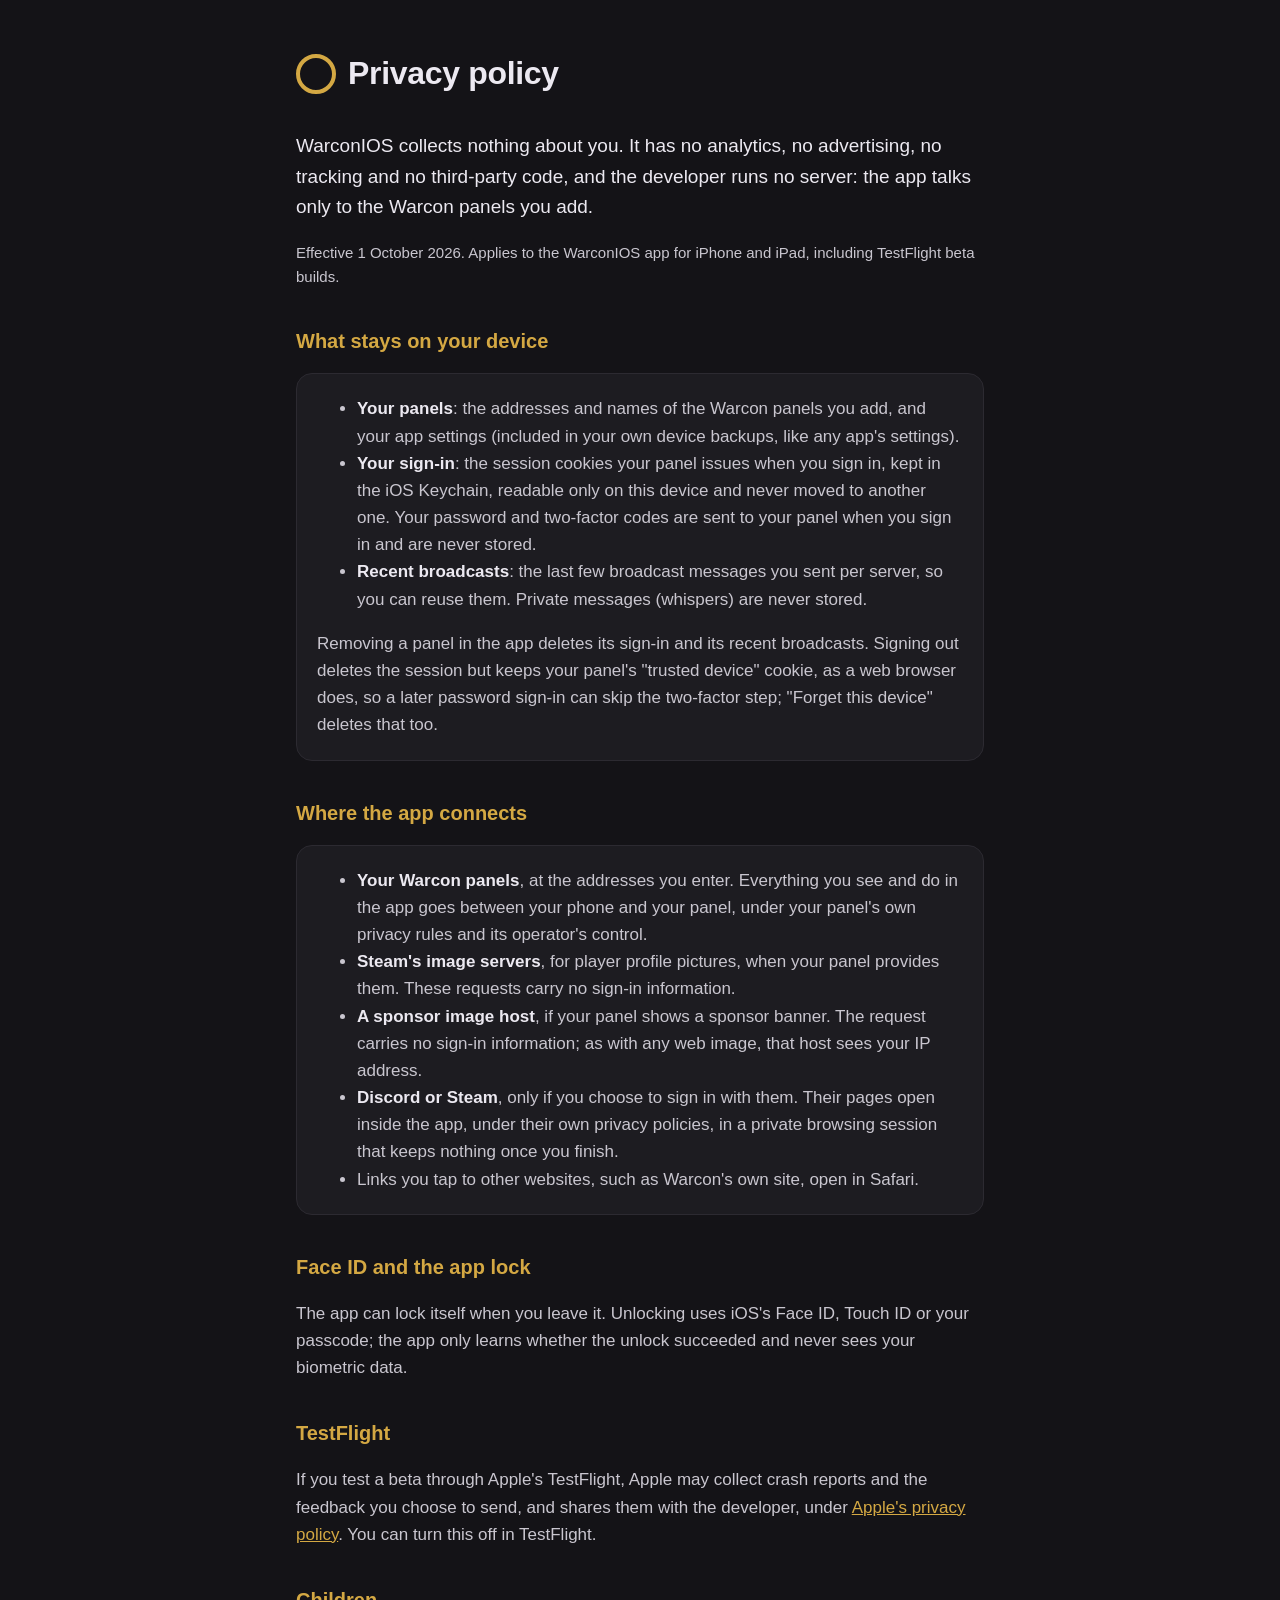
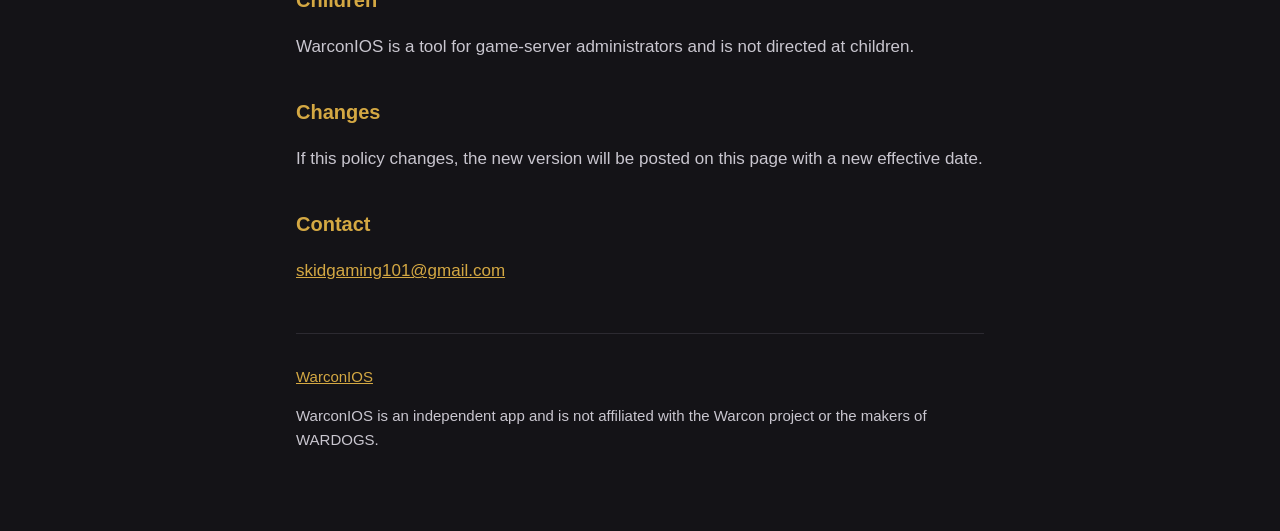
==== privacy/index.html @ a9aa697a "WarconIOS site: landing page and privacy policy" ====
<!doctype html>
<html lang="en">
<head>
<meta charset="utf-8">
<meta name="viewport" content="width=device-width, initial-scale=1">
<title>Privacy policy · WarconIOS</title>
<meta name="description" content="How the WarconIOS app handles your data.">
<link rel="stylesheet" href="../style.css">
</head>
<body>
<main>
<header><span class="mark" aria-hidden="true"></span><h1>Privacy policy</h1></header>

<p class="lede">WarconIOS collects nothing about you. It has no analytics, no advertising, no tracking and no third-party code, and the developer runs no server: the app talks only to the Warcon panels you add.</p>
<p class="muted">Effective 1 October 2026. Applies to the WarconIOS app for iPhone and iPad, including TestFlight beta builds.</p>

<h2>What stays on your device</h2>
<div class="card">
<ul>
<li><strong>Your panels</strong>: the addresses and names of the Warcon panels you add, and your app settings (included in your own device backups, like any app's settings).</li>
<li><strong>Your sign-in</strong>: the session cookies your panel issues when you sign in, kept in the iOS Keychain, readable only on this device and never moved to another one. Your password and two-factor codes are sent to your panel when you sign in and are never stored.</li>
<li><strong>Recent broadcasts</strong>: the last few broadcast messages you sent per server, so you can reuse them. Private messages (whispers) are never stored.</li>
</ul>
<p>Removing a panel in the app deletes its sign-in and its recent broadcasts. Signing out deletes the session but keeps your panel's "trusted device" cookie, as a web browser does, so a later password sign-in can skip the two-factor step; "Forget this device" deletes that too.</p>
</div>

<h2>Where the app connects</h2>
<div class="card">
<ul>
<li><strong>Your Warcon panels</strong>, at the addresses you enter. Everything you see and do in the app goes between your phone and your panel, under your panel's own privacy rules and its operator's control.</li>
<li><strong>Steam's image servers</strong>, for player profile pictures, when your panel provides them. These requests carry no sign-in information.</li>
<li><strong>A sponsor image host</strong>, if your panel shows a sponsor banner. The request carries no sign-in information; as with any web image, that host sees your IP address.</li>
<li><strong>Discord or Steam</strong>, only if you choose to sign in with them. Their pages open inside the app, under their own privacy policies, in a private browsing session that keeps nothing once you finish.</li>
<li>Links you tap to other websites, such as Warcon's own site, open in Safari.</li>
</ul>
</div>

<h2>Face ID and the app lock</h2>
<p>The app can lock itself when you leave it. Unlocking uses iOS's Face ID, Touch ID or your passcode; the app only learns whether the unlock succeeded and never sees your biometric data.</p>

<h2>TestFlight</h2>
<p>If you test a beta through Apple's TestFlight, Apple may collect crash reports and the feedback you choose to send, and shares them with the developer, under <a href="https://www.apple.com/legal/privacy/">Apple's privacy policy</a>. You can turn this off in TestFlight.</p>

<h2>Children</h2>
<p>WarconIOS is a tool for game-server administrators and is not directed at children.</p>

<h2>Changes</h2>
<p>If this policy changes, the new version will be posted on this page with a new effective date.</p>

<h2>Contact</h2>
<p><a href="mailto:skidgaming101@gmail.com">skidgaming101@gmail.com</a></p>

<footer>
<p><a href="../">WarconIOS</a></p>
<p class="muted">WarconIOS is an independent app and is not affiliated with the Warcon project or the makers of WARDOGS.</p>
</footer>
</main>
</body>
</html>
---- style.css ----
:root {
  --ink: #141317;
  --panel: #1d1c21;
  --line: #2c2a31;
  --mist: #c9c6cf;
  --text: #ece9f1;
  --brass: #d4a843;
  color-scheme: dark;
}
* { box-sizing: border-box; }
html { -webkit-text-size-adjust: 100%; }
body {
  margin: 0;
  background: var(--ink);
  color: var(--text);
  font: 17px/1.6 -apple-system, BlinkMacSystemFont, "SF Pro Text", "Segoe UI", Roboto, Helvetica, Arial, sans-serif;
}
main { max-width: 720px; margin: 0 auto; padding: 48px 16px 64px; }
header { margin-bottom: 32px; }
.mark { display: inline-block; width: 40px; height: 40px; border: 4px solid var(--brass); border-radius: 50%; vertical-align: middle; margin-right: 12px; }
h1 { display: inline; font-size: 32px; letter-spacing: -0.01em; vertical-align: middle; }
h2 { font-size: 20px; margin: 36px 0 8px; color: var(--brass); }
p, li { color: var(--mist); }
strong { color: var(--text); }
a { color: var(--brass); }
.card { background: var(--panel); border: 1px solid var(--line); border-radius: 16px; padding: 4px 20px; margin: 16px 0; }
.lede { font-size: 19px; color: var(--text); }
.muted { font-size: 15px; }
footer { margin-top: 48px; border-top: 1px solid var(--line); padding-top: 16px; font-size: 15px; }
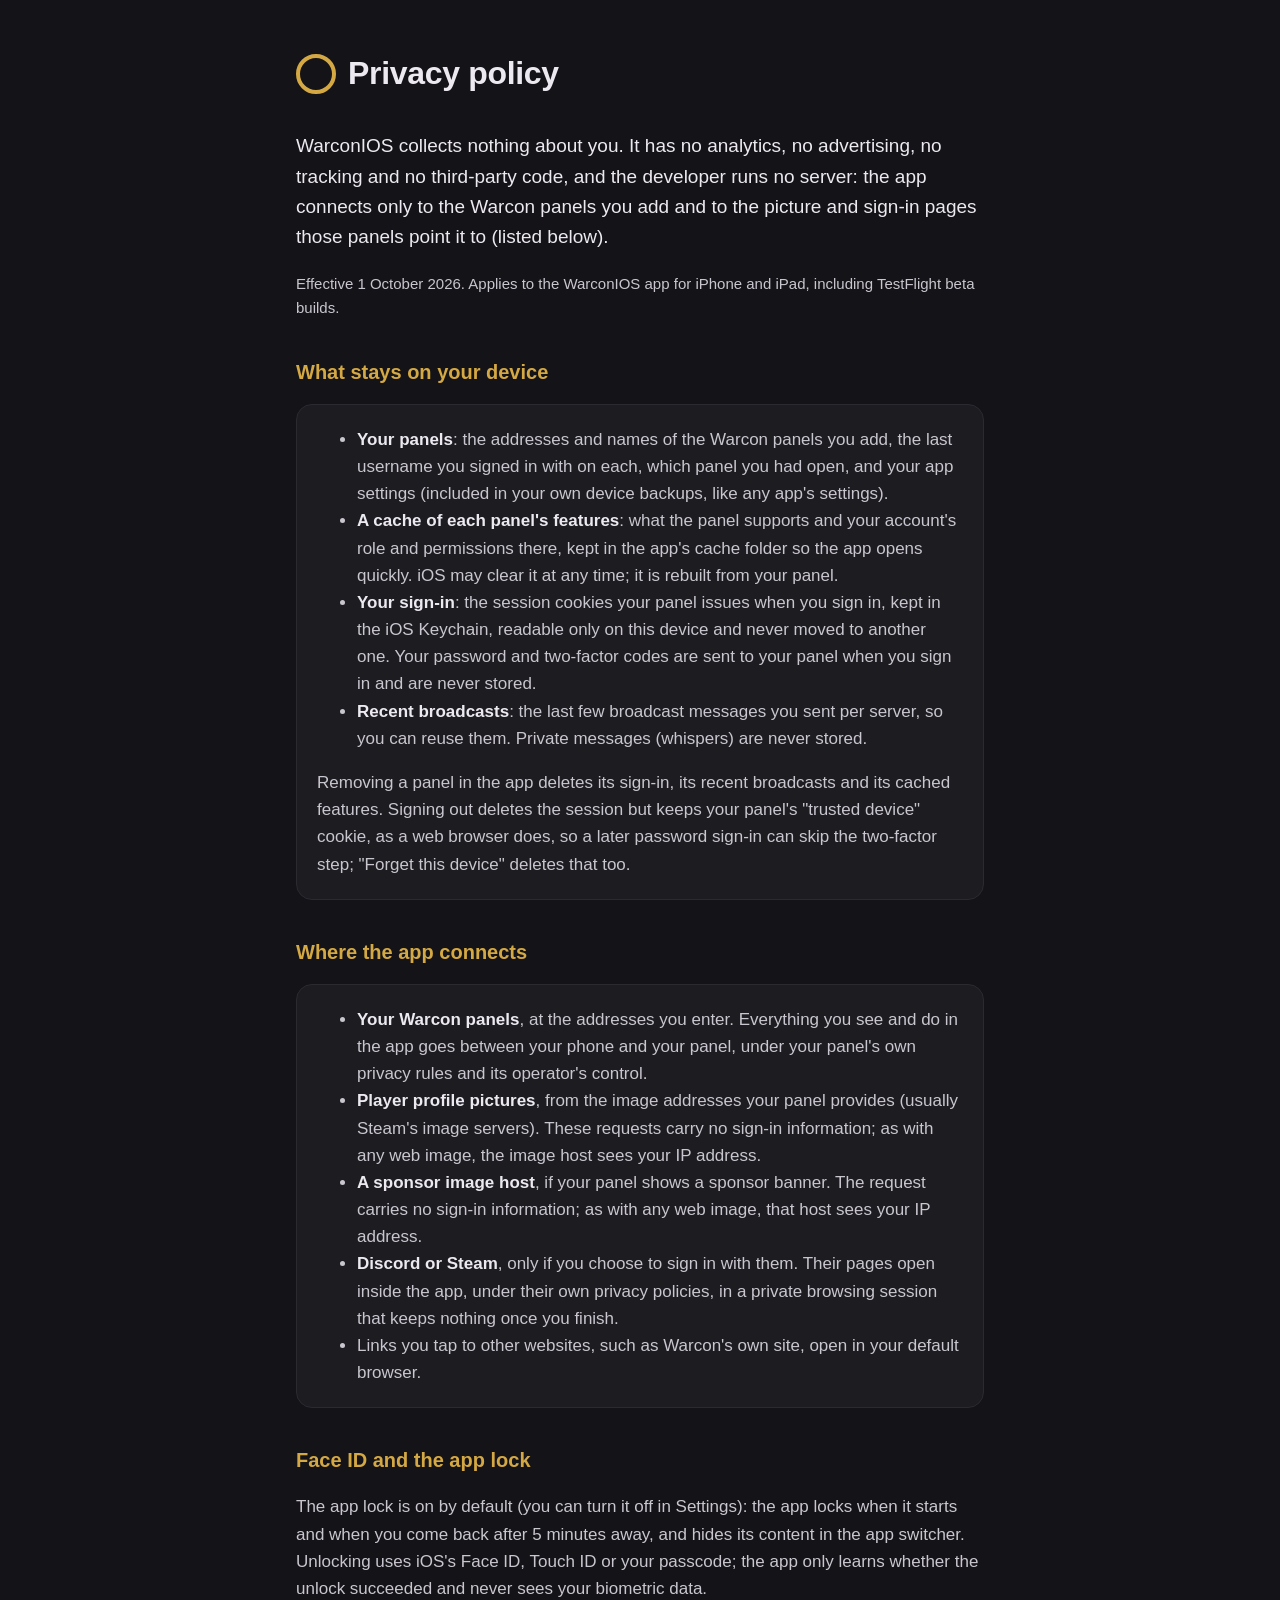
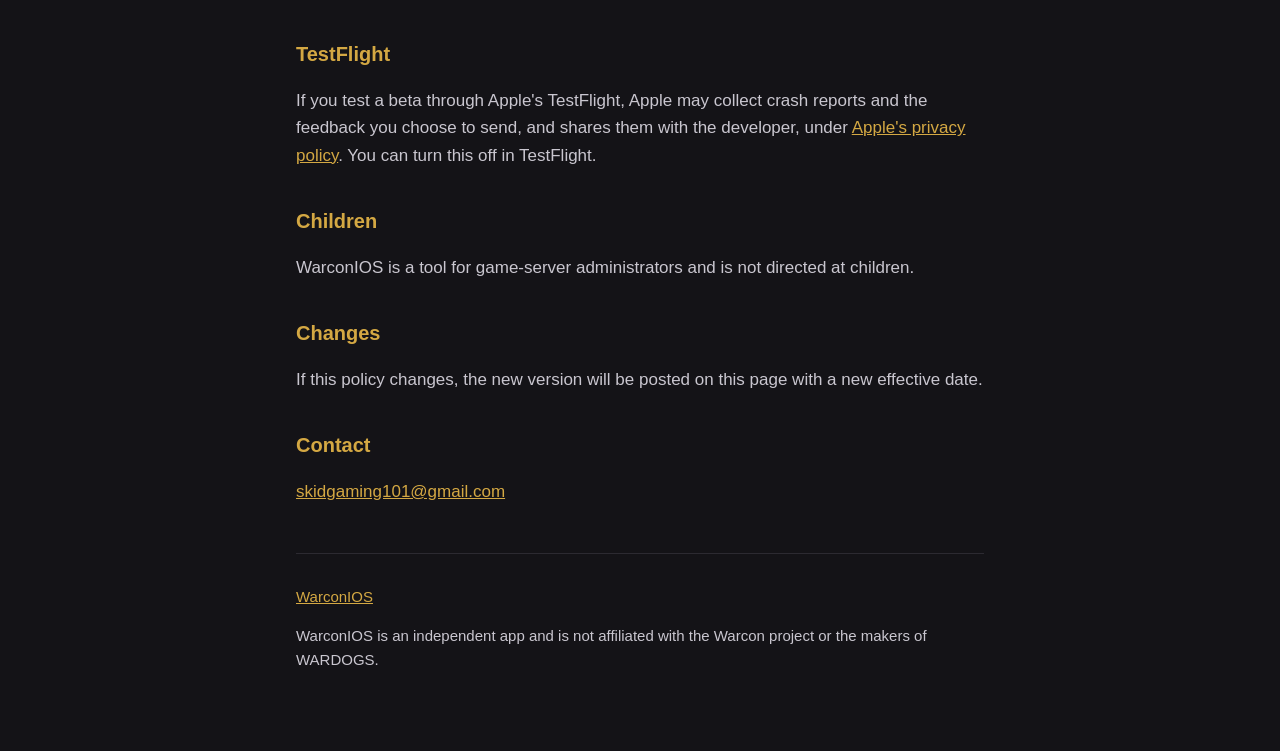
==== commit 0fa03303: "Privacy policy: every stored item and every host, from a code audit Adds the last username per panel" ====
--- a/privacy/index.html
+++ b/privacy/index.html
@@ -11,32 +11,33 @@
 <main>
 <header><span class="mark" aria-hidden="true"></span><h1>Privacy policy</h1></header>
 
-<p class="lede">WarconIOS collects nothing about you. It has no analytics, no advertising, no tracking and no third-party code, and the developer runs no server: the app talks only to the Warcon panels you add.</p>
+<p class="lede">WarconIOS collects nothing about you. It has no analytics, no advertising, no tracking and no third-party code, and the developer runs no server: the app connects only to the Warcon panels you add and to the picture and sign-in pages those panels point it to (listed below).</p>
 <p class="muted">Effective 1 October 2026. Applies to the WarconIOS app for iPhone and iPad, including TestFlight beta builds.</p>
 
 <h2>What stays on your device</h2>
 <div class="card">
 <ul>
-<li><strong>Your panels</strong>: the addresses and names of the Warcon panels you add, and your app settings (included in your own device backups, like any app's settings).</li>
+<li><strong>Your panels</strong>: the addresses and names of the Warcon panels you add, the last username you signed in with on each, which panel you had open, and your app settings (included in your own device backups, like any app's settings).</li>
+<li><strong>A cache of each panel's features</strong>: what the panel supports and your account's role and permissions there, kept in the app's cache folder so the app opens quickly. iOS may clear it at any time; it is rebuilt from your panel.</li>
 <li><strong>Your sign-in</strong>: the session cookies your panel issues when you sign in, kept in the iOS Keychain, readable only on this device and never moved to another one. Your password and two-factor codes are sent to your panel when you sign in and are never stored.</li>
 <li><strong>Recent broadcasts</strong>: the last few broadcast messages you sent per server, so you can reuse them. Private messages (whispers) are never stored.</li>
 </ul>
-<p>Removing a panel in the app deletes its sign-in and its recent broadcasts. Signing out deletes the session but keeps your panel's "trusted device" cookie, as a web browser does, so a later password sign-in can skip the two-factor step; "Forget this device" deletes that too.</p>
+<p>Removing a panel in the app deletes its sign-in, its recent broadcasts and its cached features. Signing out deletes the session but keeps your panel's "trusted device" cookie, as a web browser does, so a later password sign-in can skip the two-factor step; "Forget this device" deletes that too.</p>
 </div>
 
 <h2>Where the app connects</h2>
 <div class="card">
 <ul>
 <li><strong>Your Warcon panels</strong>, at the addresses you enter. Everything you see and do in the app goes between your phone and your panel, under your panel's own privacy rules and its operator's control.</li>
-<li><strong>Steam's image servers</strong>, for player profile pictures, when your panel provides them. These requests carry no sign-in information.</li>
+<li><strong>Player profile pictures</strong>, from the image addresses your panel provides (usually Steam's image servers). These requests carry no sign-in information; as with any web image, the image host sees your IP address.</li>
 <li><strong>A sponsor image host</strong>, if your panel shows a sponsor banner. The request carries no sign-in information; as with any web image, that host sees your IP address.</li>
 <li><strong>Discord or Steam</strong>, only if you choose to sign in with them. Their pages open inside the app, under their own privacy policies, in a private browsing session that keeps nothing once you finish.</li>
-<li>Links you tap to other websites, such as Warcon's own site, open in Safari.</li>
+<li>Links you tap to other websites, such as Warcon's own site, open in your default browser.</li>
 </ul>
 </div>
 
 <h2>Face ID and the app lock</h2>
-<p>The app can lock itself when you leave it. Unlocking uses iOS's Face ID, Touch ID or your passcode; the app only learns whether the unlock succeeded and never sees your biometric data.</p>
+<p>The app lock is on by default (you can turn it off in Settings): the app locks when it starts and when you come back after 5 minutes away, and hides its content in the app switcher. Unlocking uses iOS's Face ID, Touch ID or your passcode; the app only learns whether the unlock succeeded and never sees your biometric data.</p>
 
 <h2>TestFlight</h2>
 <p>If you test a beta through Apple's TestFlight, Apple may collect crash reports and the feedback you choose to send, and shares them with the developer, under <a href="https://www.apple.com/legal/privacy/">Apple's privacy policy</a>. You can turn this off in TestFlight.</p>
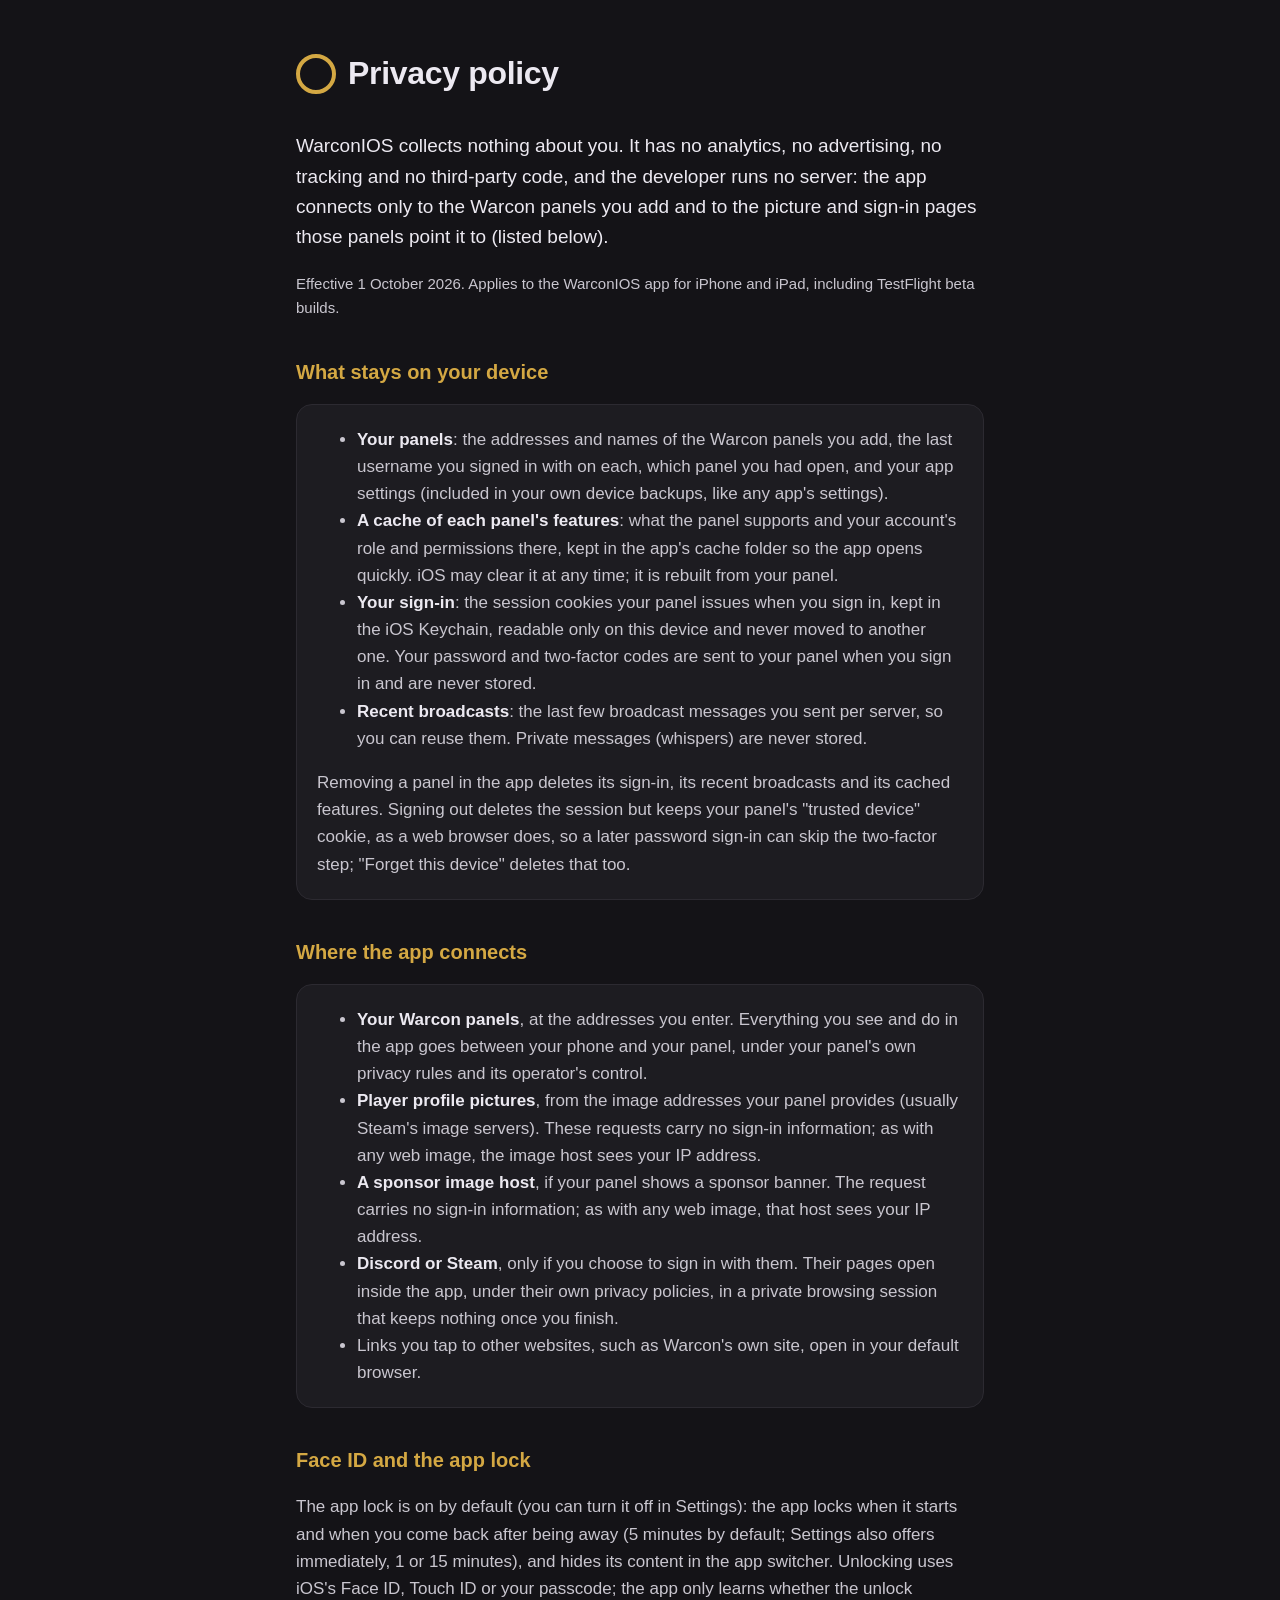
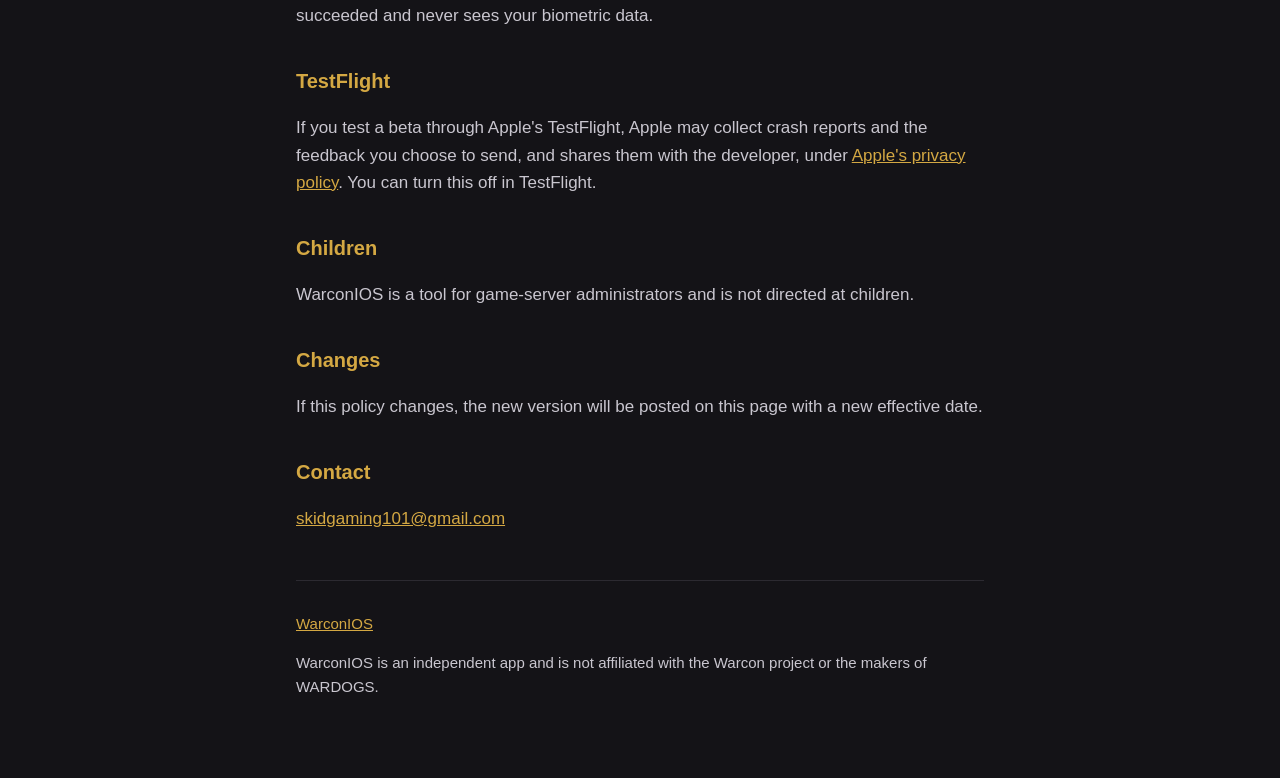
==== commit c80da5c8: "Join-the-beta link; lock timeout wording Co-Authored-By: Claude Opus 5.5 <noreply@anthropic.com>" ====
--- a/privacy/index.html
+++ b/privacy/index.html
@@ -37,7 +37,7 @@
 </div>
 
 <h2>Face ID and the app lock</h2>
-<p>The app lock is on by default (you can turn it off in Settings): the app locks when it starts and when you come back after 5 minutes away, and hides its content in the app switcher. Unlocking uses iOS's Face ID, Touch ID or your passcode; the app only learns whether the unlock succeeded and never sees your biometric data.</p>
+<p>The app lock is on by default (you can turn it off in Settings): the app locks when it starts and when you come back after being away (5 minutes by default; Settings also offers immediately, 1 or 15 minutes), and hides its content in the app switcher. Unlocking uses iOS's Face ID, Touch ID or your passcode; the app only learns whether the unlock succeeded and never sees your biometric data.</p>
 
 <h2>TestFlight</h2>
 <p>If you test a beta through Apple's TestFlight, Apple may collect crash reports and the feedback you choose to send, and shares them with the developer, under <a href="https://www.apple.com/legal/privacy/">Apple's privacy policy</a>. You can turn this off in TestFlight.</p>
--- a/style.css
+++ b/style.css
@@ -27,3 +27,5 @@
 .lede { font-size: 19px; color: var(--text); }
 .muted { font-size: 15px; }
 footer { margin-top: 48px; border-top: 1px solid var(--line); padding-top: 16px; font-size: 15px; }
+.button { display: inline-block; background: var(--brass); color: var(--ink); font-weight: 600; text-decoration: none; padding: 14px 22px; border-radius: 14px; margin: 4px 0 8px; }
+.button:hover, .button:focus-visible { filter: brightness(1.08); }
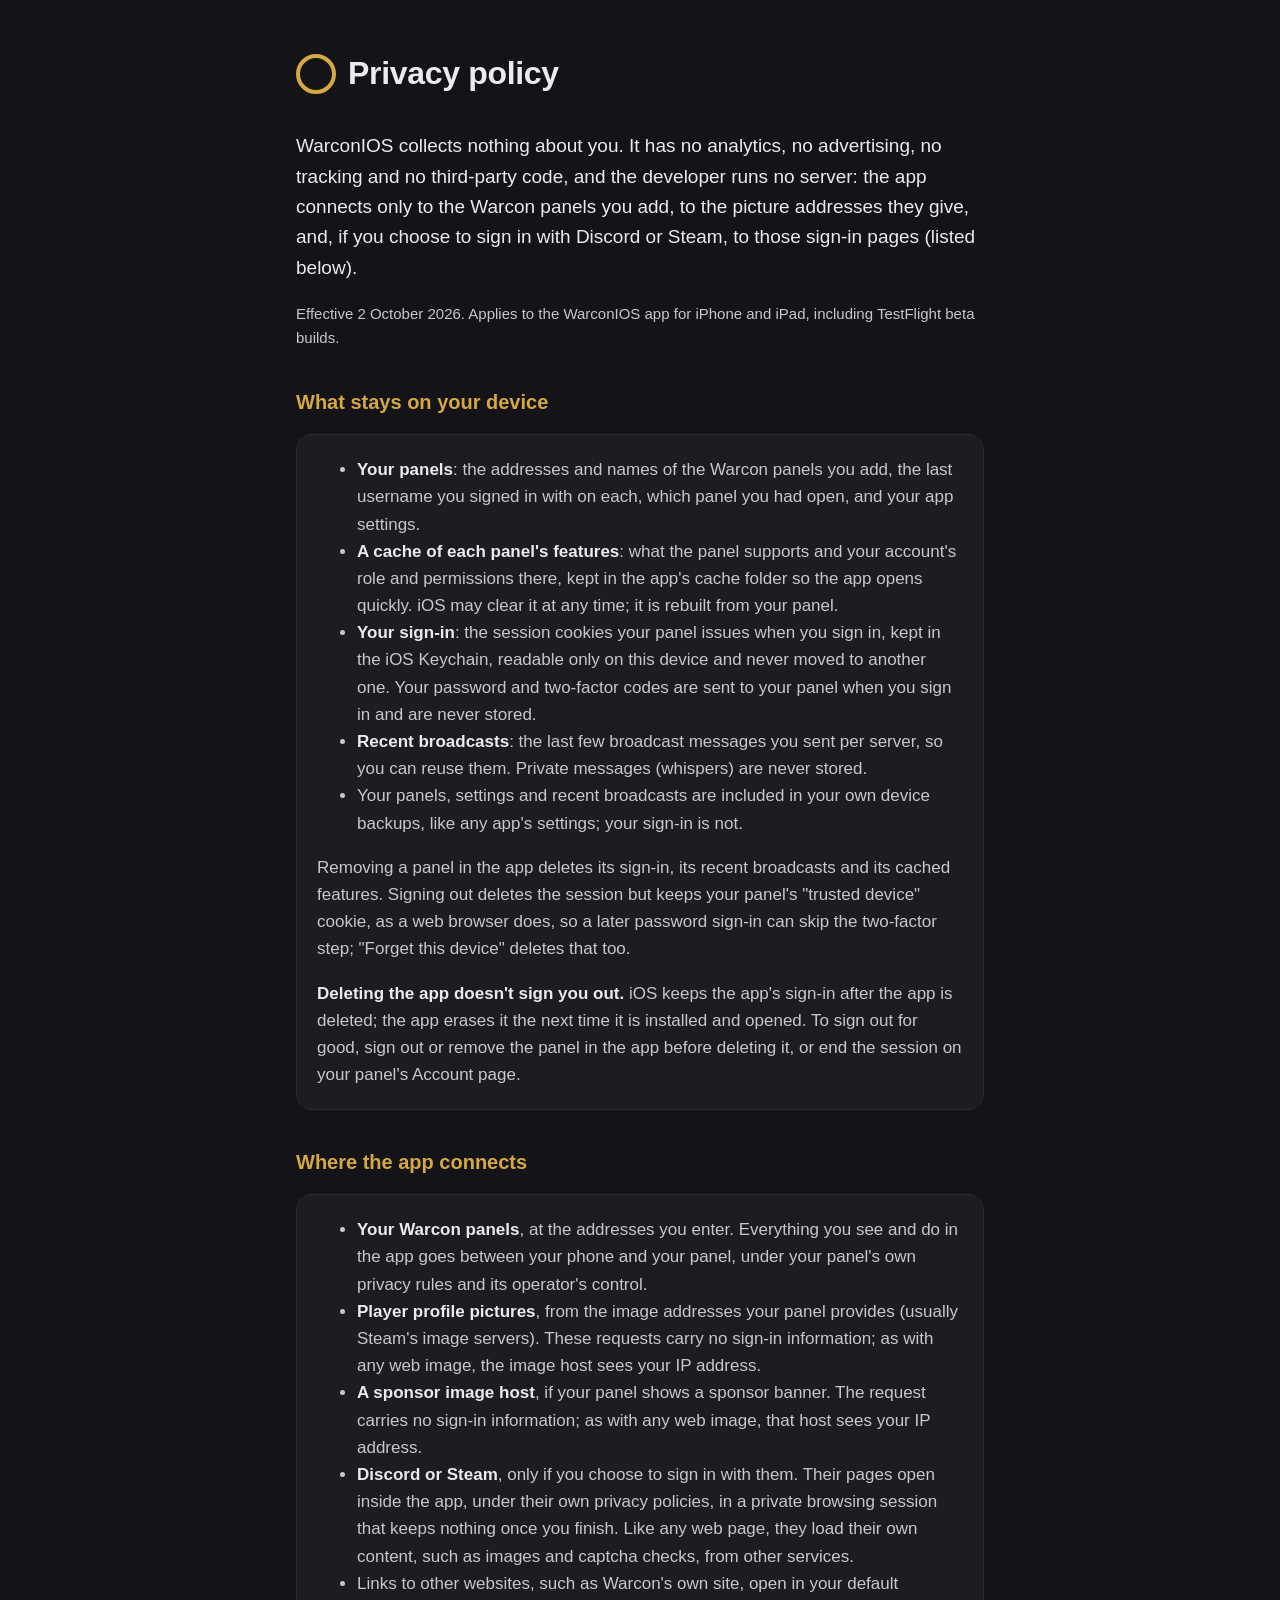
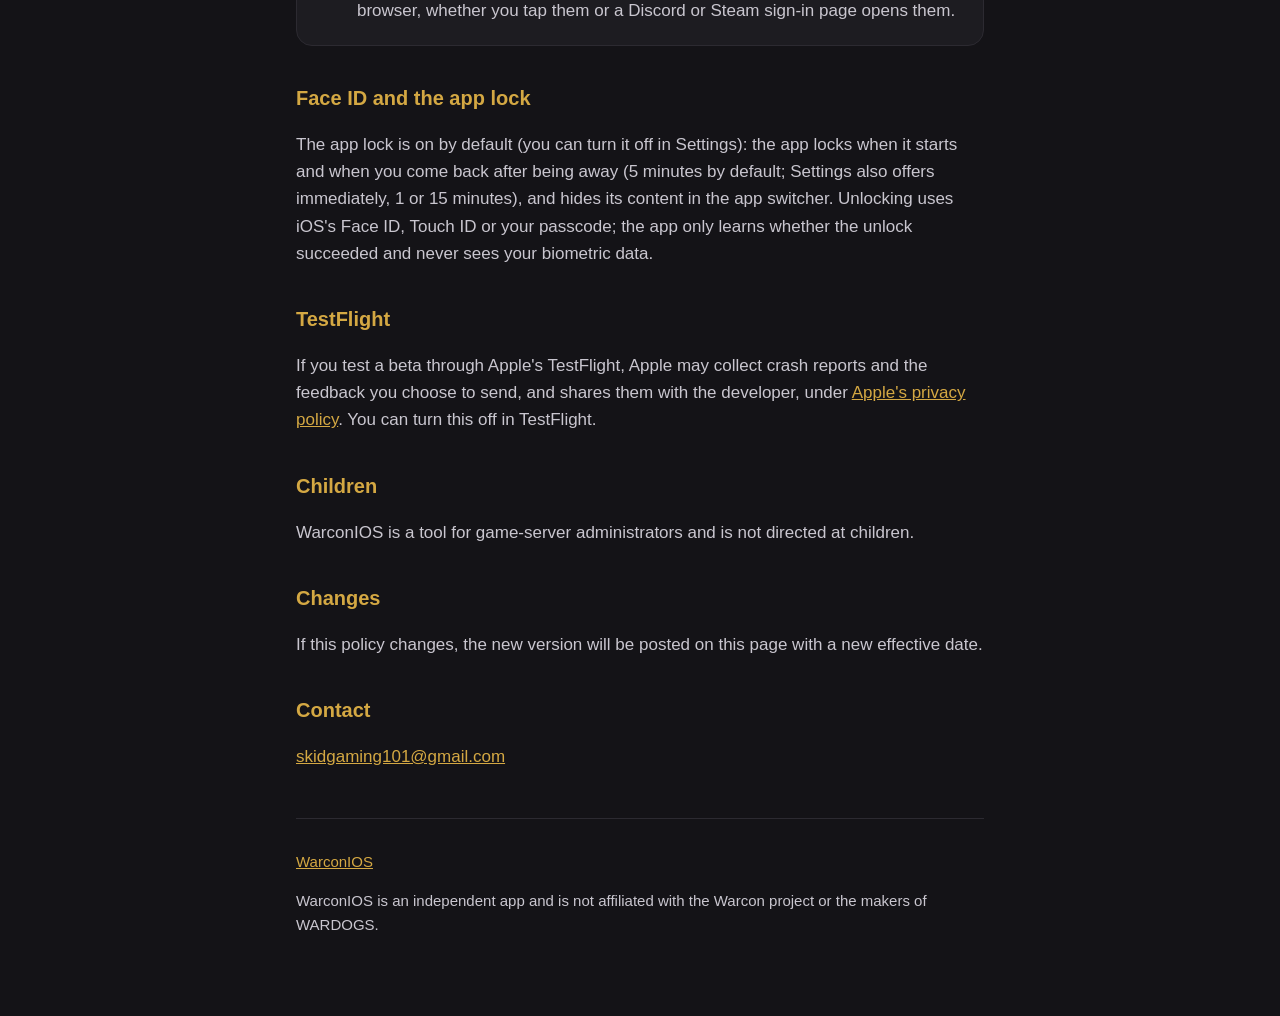
==== commit fe116834: "Privacy policy: what sign-in pages load, links they open, deleting the app, backups (SEC-15) Co-Auth" ====
--- a/privacy/index.html
+++ b/privacy/index.html
@@ -11,18 +11,20 @@
 <main>
 <header><span class="mark" aria-hidden="true"></span><h1>Privacy policy</h1></header>
 
-<p class="lede">WarconIOS collects nothing about you. It has no analytics, no advertising, no tracking and no third-party code, and the developer runs no server: the app connects only to the Warcon panels you add and to the picture and sign-in pages those panels point it to (listed below).</p>
-<p class="muted">Effective 1 October 2026. Applies to the WarconIOS app for iPhone and iPad, including TestFlight beta builds.</p>
+<p class="lede">WarconIOS collects nothing about you. It has no analytics, no advertising, no tracking and no third-party code, and the developer runs no server: the app connects only to the Warcon panels you add, to the picture addresses they give, and, if you choose to sign in with Discord or Steam, to those sign-in pages (listed below).</p>
+<p class="muted">Effective 2 October 2026. Applies to the WarconIOS app for iPhone and iPad, including TestFlight beta builds.</p>
 
 <h2>What stays on your device</h2>
 <div class="card">
 <ul>
-<li><strong>Your panels</strong>: the addresses and names of the Warcon panels you add, the last username you signed in with on each, which panel you had open, and your app settings (included in your own device backups, like any app's settings).</li>
+<li><strong>Your panels</strong>: the addresses and names of the Warcon panels you add, the last username you signed in with on each, which panel you had open, and your app settings.</li>
 <li><strong>A cache of each panel's features</strong>: what the panel supports and your account's role and permissions there, kept in the app's cache folder so the app opens quickly. iOS may clear it at any time; it is rebuilt from your panel.</li>
 <li><strong>Your sign-in</strong>: the session cookies your panel issues when you sign in, kept in the iOS Keychain, readable only on this device and never moved to another one. Your password and two-factor codes are sent to your panel when you sign in and are never stored.</li>
 <li><strong>Recent broadcasts</strong>: the last few broadcast messages you sent per server, so you can reuse them. Private messages (whispers) are never stored.</li>
+<li>Your panels, settings and recent broadcasts are included in your own device backups, like any app's settings; your sign-in is not.</li>
 </ul>
 <p>Removing a panel in the app deletes its sign-in, its recent broadcasts and its cached features. Signing out deletes the session but keeps your panel's "trusted device" cookie, as a web browser does, so a later password sign-in can skip the two-factor step; "Forget this device" deletes that too.</p>
+<p><strong>Deleting the app doesn't sign you out.</strong> iOS keeps the app's sign-in after the app is deleted; the app erases it the next time it is installed and opened. To sign out for good, sign out or remove the panel in the app before deleting it, or end the session on your panel's Account page.</p>
 </div>
 
 <h2>Where the app connects</h2>
@@ -31,8 +33,8 @@
 <li><strong>Your Warcon panels</strong>, at the addresses you enter. Everything you see and do in the app goes between your phone and your panel, under your panel's own privacy rules and its operator's control.</li>
 <li><strong>Player profile pictures</strong>, from the image addresses your panel provides (usually Steam's image servers). These requests carry no sign-in information; as with any web image, the image host sees your IP address.</li>
 <li><strong>A sponsor image host</strong>, if your panel shows a sponsor banner. The request carries no sign-in information; as with any web image, that host sees your IP address.</li>
-<li><strong>Discord or Steam</strong>, only if you choose to sign in with them. Their pages open inside the app, under their own privacy policies, in a private browsing session that keeps nothing once you finish.</li>
-<li>Links you tap to other websites, such as Warcon's own site, open in your default browser.</li>
+<li><strong>Discord or Steam</strong>, only if you choose to sign in with them. Their pages open inside the app, under their own privacy policies, in a private browsing session that keeps nothing once you finish. Like any web page, they load their own content, such as images and captcha checks, from other services.</li>
+<li>Links to other websites, such as Warcon's own site, open in your default browser, whether you tap them or a Discord or Steam sign-in page opens them.</li>
 </ul>
 </div>
 
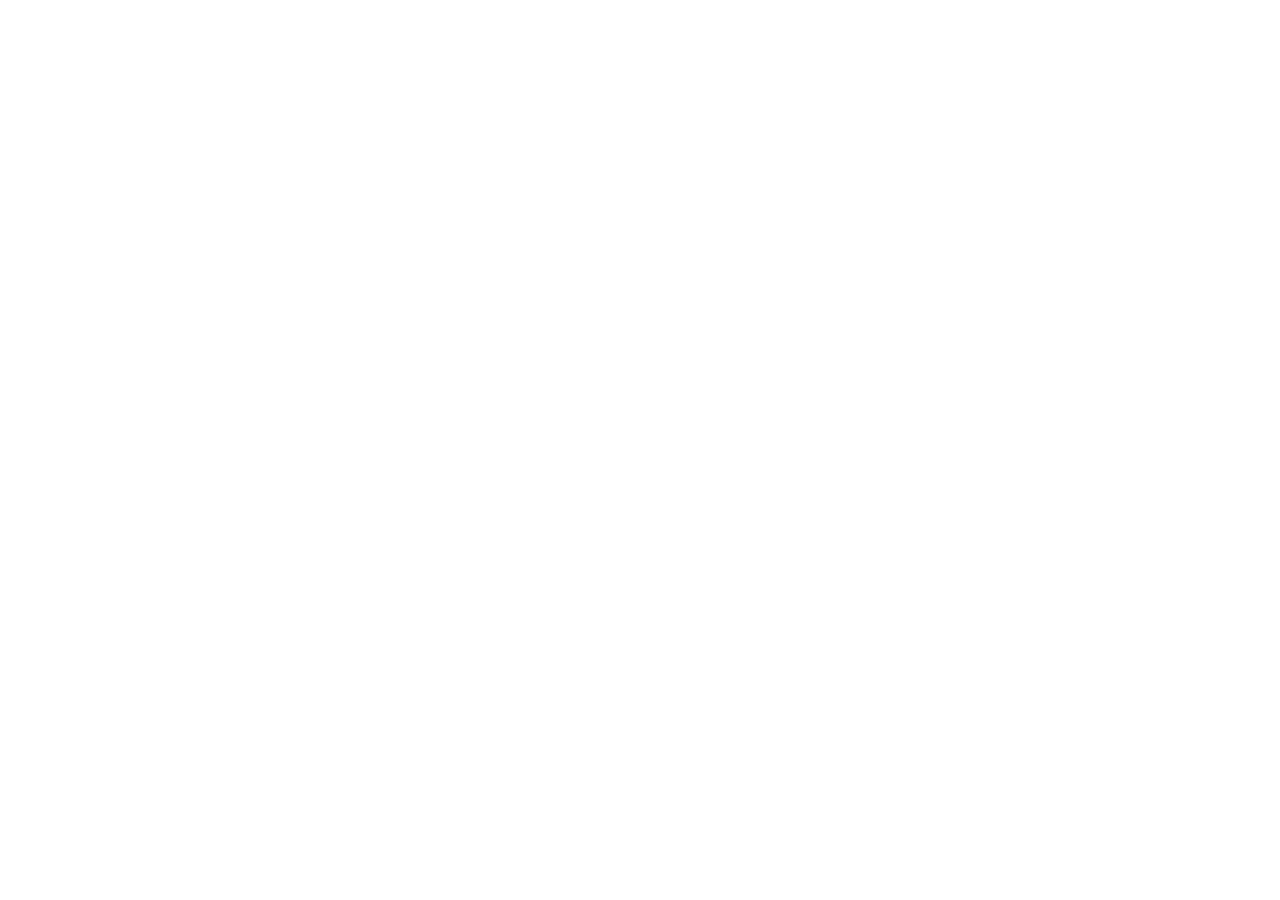
==== commit fc8e8e76: "WarconIOS is now WarMOB: redirect to https://warmob-app.github.io/ (D87) Co-Authored-By: Claude Opus" ====
--- a/privacy/index.html
+++ b/privacy/index.html
@@ -3,60 +3,20 @@
 <head>
 <meta charset="utf-8">
 <meta name="viewport" content="width=device-width, initial-scale=1">
-<title>Privacy policy · WarconIOS</title>
-<meta name="description" content="How the WarconIOS app handles your data.">
-<link rel="stylesheet" href="../style.css">
+<title>WarMOB's privacy policy has moved</title>
+<meta http-equiv="refresh" content="0; url=https://warmob-app.github.io/privacy/">
+<link rel="canonical" href="https://warmob-app.github.io/privacy/">
+<style>
+:root { color-scheme: dark; }
+body { margin: 0; background: #141317; color: #c9c6cf; font: 17px/1.6 -apple-system, BlinkMacSystemFont, "Segoe UI", Roboto, Helvetica, Arial, sans-serif; }
+main { max-width: 720px; margin: 0 auto; padding: 48px 16px; }
+a { color: #d4a843; }
+</style>
 </head>
 <body>
 <main>
-<header><span class="mark" aria-hidden="true"></span><h1>Privacy policy</h1></header>
-
-<p class="lede">WarconIOS collects nothing about you. It has no analytics, no advertising, no tracking and no third-party code, and the developer runs no server: the app connects only to the Warcon panels you add, to the picture addresses they give, and, if you choose to sign in with Discord or Steam, to those sign-in pages (listed below).</p>
-<p class="muted">Effective 2 October 2026. Applies to the WarconIOS app for iPhone and iPad, including TestFlight beta builds.</p>
-
-<h2>What stays on your device</h2>
-<div class="card">
-<ul>
-<li><strong>Your panels</strong>: the addresses and names of the Warcon panels you add, the last username you signed in with on each, which panel you had open, and your app settings.</li>
-<li><strong>A cache of each panel's features</strong>: what the panel supports and your account's role and permissions there, kept in the app's cache folder so the app opens quickly. iOS may clear it at any time; it is rebuilt from your panel.</li>
-<li><strong>Your sign-in</strong>: the session cookies your panel issues when you sign in, kept in the iOS Keychain, readable only on this device and never moved to another one. Your password and two-factor codes are sent to your panel when you sign in and are never stored.</li>
-<li><strong>Recent broadcasts</strong>: the last few broadcast messages you sent per server, so you can reuse them. Private messages (whispers) are never stored.</li>
-<li>Your panels, settings and recent broadcasts are included in your own device backups, like any app's settings; your sign-in is not.</li>
-</ul>
-<p>Removing a panel in the app deletes its sign-in, its recent broadcasts and its cached features. Signing out deletes the session but keeps your panel's "trusted device" cookie, as a web browser does, so a later password sign-in can skip the two-factor step; "Forget this device" deletes that too.</p>
-<p><strong>Deleting the app doesn't sign you out.</strong> iOS keeps the app's sign-in after the app is deleted; the app erases it the next time it is installed and opened. To sign out for good, sign out or remove the panel in the app before deleting it, or end the session on your panel's Account page.</p>
-</div>
-
-<h2>Where the app connects</h2>
-<div class="card">
-<ul>
-<li><strong>Your Warcon panels</strong>, at the addresses you enter. Everything you see and do in the app goes between your phone and your panel, under your panel's own privacy rules and its operator's control.</li>
-<li><strong>Player profile pictures</strong>, from the image addresses your panel provides (usually Steam's image servers). These requests carry no sign-in information; as with any web image, the image host sees your IP address.</li>
-<li><strong>A sponsor image host</strong>, if your panel shows a sponsor banner. The request carries no sign-in information; as with any web image, that host sees your IP address.</li>
-<li><strong>Discord or Steam</strong>, only if you choose to sign in with them. Their pages open inside the app, under their own privacy policies, in a private browsing session that keeps nothing once you finish. Like any web page, they load their own content, such as images and captcha checks, from other services.</li>
-<li>Links to other websites, such as Warcon's own site, open in your default browser, whether you tap them or a Discord or Steam sign-in page opens them.</li>
-</ul>
-</div>
-
-<h2>Face ID and the app lock</h2>
-<p>The app lock is on by default (you can turn it off in Settings): the app locks when it starts and when you come back after being away (5 minutes by default; Settings also offers immediately, 1 or 15 minutes), and hides its content in the app switcher. Unlocking uses iOS's Face ID, Touch ID or your passcode; the app only learns whether the unlock succeeded and never sees your biometric data.</p>
-
-<h2>TestFlight</h2>
-<p>If you test a beta through Apple's TestFlight, Apple may collect crash reports and the feedback you choose to send, and shares them with the developer, under <a href="https://www.apple.com/legal/privacy/">Apple's privacy policy</a>. You can turn this off in TestFlight.</p>
-
-<h2>Children</h2>
-<p>WarconIOS is a tool for game-server administrators and is not directed at children.</p>
-
-<h2>Changes</h2>
-<p>If this policy changes, the new version will be posted on this page with a new effective date.</p>
-
-<h2>Contact</h2>
-<p><a href="mailto:skidgaming101@gmail.com">skidgaming101@gmail.com</a></p>
-
-<footer>
-<p><a href="../">WarconIOS</a></p>
-<p class="muted">WarconIOS is an independent app and is not affiliated with the Warcon project or the makers of WARDOGS.</p>
-</footer>
+<p>WarMOB has moved to <a href="https://warmob-app.github.io/">warmob-app.github.io</a>. Its privacy policy is now at <a href="https://warmob-app.github.io/privacy/">warmob-app.github.io/privacy/</a>.</p>
+<p>WarMOB was called WarconIOS until October 2026.</p>
 </main>
 </body>
 </html>
